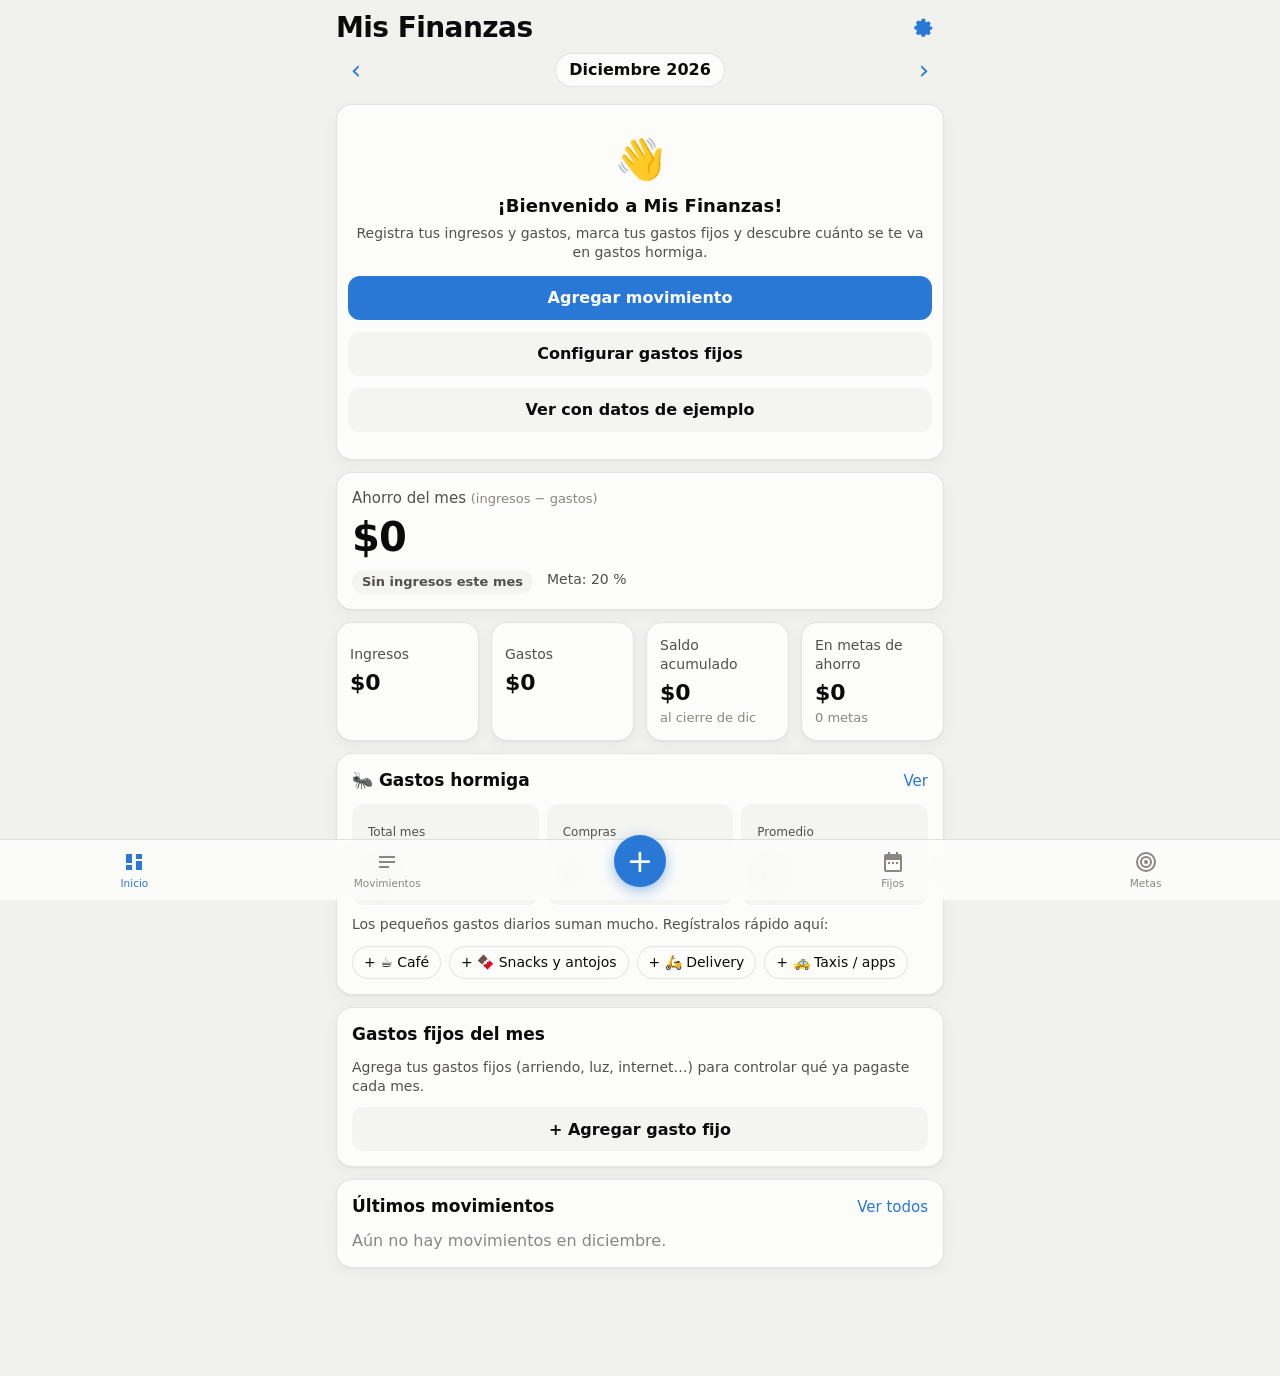
==== index.html @ af5f7d06 "Crear app de finanzas personales para iPhone (PWA) Dashboard con ahorro del mes, tasa de ahorro, dis" ====
<!DOCTYPE html>
<html lang="es">
<head>
  <meta charset="utf-8">
  <meta name="viewport" content="width=device-width, initial-scale=1, viewport-fit=cover">
  <title>Mis Finanzas</title>
  <meta name="description" content="Finanzas personales: ingresos, gastos, gastos fijos, gastos hormiga y metas de ahorro.">
  <meta name="theme-color" content="#f1f1ee" media="(prefers-color-scheme: light)">
  <meta name="theme-color" content="#0d0d0d" media="(prefers-color-scheme: dark)">
  <meta name="apple-mobile-web-app-capable" content="yes">
  <meta name="mobile-web-app-capable" content="yes">
  <meta name="apple-mobile-web-app-status-bar-style" content="default">
  <meta name="apple-mobile-web-app-title" content="Finanzas">
  <meta name="format-detection" content="telephone=no">
  <link rel="manifest" href="manifest.webmanifest">
  <link rel="icon" href="icons/icon-192.png" type="image/png">
  <link rel="apple-touch-icon" href="icons/apple-touch-icon.png">
  <link rel="stylesheet" href="css/styles.css">
</head>
<body>
  <header class="topbar">
    <div class="topbar-row">
      <h1 id="title">Inicio</h1>
      <button class="icon-btn" data-action="go" data-tab="ajustes" aria-label="Ajustes">
        <svg viewBox="0 0 24 24" width="22" height="22" aria-hidden="true"><path fill="currentColor" d="M12 8.5a3.5 3.5 0 1 0 0 7 3.5 3.5 0 0 0 0-7Zm0 5.5a2 2 0 1 1 0-4 2 2 0 0 1 0 4Zm8.4-3.2-1.6-.3a7 7 0 0 0-.6-1.5l.9-1.4a.8.8 0 0 0-.1-1l-1.6-1.6a.8.8 0 0 0-1-.1l-1.4.9a7 7 0 0 0-1.5-.6l-.3-1.6A.8.8 0 0 0 12.4 2h-2.3a.8.8 0 0 0-.8.6l-.3 1.6a7 7 0 0 0-1.5.6l-1.4-.9a.8.8 0 0 0-1 .1L3.5 5.6a.8.8 0 0 0-.1 1l.9 1.4a7 7 0 0 0-.6 1.5l-1.6.3a.8.8 0 0 0-.6.8v2.3c0 .4.3.7.6.8l1.6.3c.1.5.3 1 .6 1.5l-.9 1.4a.8.8 0 0 0 .1 1l1.6 1.6c.3.3.7.3 1 .1l1.4-.9c.5.3 1 .5 1.5.6l.3 1.6c.1.4.4.6.8.6h2.3c.4 0 .7-.3.8-.6l.3-1.6c.5-.1 1-.3 1.5-.6l1.4.9c.3.2.7.2 1-.1l1.6-1.6c.3-.3.3-.7.1-1l-.9-1.4c.3-.5.5-1 .6-1.5l1.6-.3c.4-.1.6-.4.6-.8v-2.3a.8.8 0 0 0-.6-.8Z"/></svg>
      </button>
    </div>
    <div class="month-nav" id="monthNav">
      <button class="icon-btn" data-action="month" data-delta="-1" aria-label="Mes anterior">‹</button>
      <button class="month-label" id="monthLabel" data-action="month-today"></button>
      <button class="icon-btn" data-action="month" data-delta="1" aria-label="Mes siguiente">›</button>
    </div>
  </header>

  <main id="view" tabindex="-1"></main>

  <nav class="tabbar" aria-label="Secciones">
    <button data-action="go" data-tab="inicio" class="tab">
      <svg viewBox="0 0 24 24" aria-hidden="true"><path d="M4 13h6V4H4v9Zm0 7h6v-5H4v5Zm10 0h6v-9h-6v9Zm0-16v5h6V4h-6Z"/></svg>
      <span>Inicio</span>
    </button>
    <button data-action="go" data-tab="movimientos" class="tab">
      <svg viewBox="0 0 24 24" aria-hidden="true"><path d="M4 6h16v2H4V6Zm0 5h16v2H4v-2Zm0 5h10v2H4v-2Z"/></svg>
      <span>Movimientos</span>
    </button>
    <button data-action="add" class="tab tab-add" aria-label="Agregar movimiento">
      <span class="plus">+</span>
    </button>
    <button data-action="go" data-tab="fijos" class="tab">
      <svg viewBox="0 0 24 24" aria-hidden="true"><path d="M7 2v2H5a2 2 0 0 0-2 2v14c0 1.1.9 2 2 2h14a2 2 0 0 0 2-2V6a2 2 0 0 0-2-2h-2V2h-2v2H9V2H7Zm-2 8h14v10H5V10Zm2 2v2h2v-2H7Zm4 0v2h2v-2h-2Zm4 0v2h2v-2h-2Z"/></svg>
      <span>Fijos</span>
    </button>
    <button data-action="go" data-tab="metas" class="tab">
      <svg viewBox="0 0 24 24" aria-hidden="true"><path d="M12 2a10 10 0 1 0 10 10A10 10 0 0 0 12 2Zm0 18a8 8 0 1 1 8-8 8 8 0 0 1-8 8Zm0-14a6 6 0 1 0 6 6 6 6 0 0 0-6-6Zm0 10a4 4 0 1 1 4-4 4 4 0 0 1-4 4Zm0-6a2 2 0 1 0 2 2 2 2 0 0 0-2-2Z"/></svg>
      <span>Metas</span>
    </button>
  </nav>

  <div class="sheet-backdrop" id="backdrop" data-action="close-sheet" hidden></div>
  <section class="sheet" id="sheet" role="dialog" aria-modal="true" hidden></section>
  <div class="toast" id="toast" role="status" aria-live="polite" hidden></div>
  <input type="file" id="importFile" accept="application/json,.json" hidden>

  <script src="js/app.js"></script>
</body>
</html>
---- css/styles.css ----
/* ===== Tokens ===== */
:root {
  color-scheme: light;
  --page: #f1f1ee;
  --card: #fcfcfb;
  --card-2: #f4f4f1;
  --ink-1: #0b0b0b;
  --ink-2: #52514e;
  --ink-3: #898781;
  --hair: #e1e0d9;
  --axis: #c3c2b7;
  --border: rgba(11, 11, 11, 0.10);
  --accent: #2a78d6;
  --accent-ink: #1c5cab;
  --accent-wash: #cde2fb;
  --pos-ink: #006300;
  --neg-ink: #b42323;
  /* Series */
  --s-fijo: #2a78d6;
  --s-variable: #eb6834;
  --s-hormiga: #1baf7a;
  --s-ingreso: #008300;
  --s-gasto: #6250d6;
  --s-bar: #2a78d6;
  --s-track: #e6eefa;
  /* Status */
  --good: #0ca30c;
  --warning: #fab219;
  --critical: #d03b3b;
  --radius: 16px;
  --shadow: 0 1px 2px rgba(0,0,0,.04), 0 4px 16px rgba(0,0,0,.04);
  --font: system-ui, -apple-system, "SF Pro Text", "Segoe UI", Roboto, sans-serif;
}

@media (prefers-color-scheme: dark) {
  :root:where(:not([data-theme="light"])) {
    color-scheme: dark;
    --page: #0d0d0d;
    --card: #1a1a19;
    --card-2: #242423;
    --ink-1: #f0efec;
    --ink-2: #c3c2b7;
    --ink-3: #898781;
    --hair: #2c2c2a;
    --axis: #383835;
    --border: rgba(255, 255, 255, 0.10);
    --accent: #3987e5;
    --accent-ink: #86b6ef;
    --accent-wash: #1d3557;
    --pos-ink: #0ca30c;
    --neg-ink: #e66767;
    --s-fijo: #3987e5;
    --s-variable: #d95926;
    --s-hormiga: #199e70;
    --s-ingreso: #008300;
    --s-gasto: #9085e9;
    --s-bar: #3987e5;
    --s-track: #1f2a3a;
    --shadow: none;
  }
}
:root[data-theme="dark"] {
  color-scheme: dark;
  --page: #0d0d0d;
  --card: #1a1a19;
  --card-2: #242423;
  --ink-1: #f0efec;
  --ink-2: #c3c2b7;
  --ink-3: #898781;
  --hair: #2c2c2a;
  --axis: #383835;
  --border: rgba(255, 255, 255, 0.10);
  --accent: #3987e5;
  --accent-ink: #86b6ef;
  --accent-wash: #1d3557;
  --pos-ink: #0ca30c;
  --neg-ink: #e66767;
  --s-fijo: #3987e5;
  --s-variable: #d95926;
  --s-hormiga: #199e70;
  --s-ingreso: #008300;
  --s-gasto: #9085e9;
  --s-bar: #3987e5;
  --s-track: #1f2a3a;
  --shadow: none;
}

/* ===== Base ===== */
* { box-sizing: border-box; }
html, body { margin: 0; padding: 0; }
html { -webkit-text-size-adjust: 100%; }
body {
  font-family: var(--font);
  background: var(--page);
  color: var(--ink-1);
  font-size: 16px;
  line-height: 1.35;
  -webkit-font-smoothing: antialiased;
  -webkit-tap-highlight-color: transparent;
  overscroll-behavior-y: none;
  min-height: 100vh;
}
button { font: inherit; color: inherit; background: none; border: 0; padding: 0; cursor: pointer; }
input, select, textarea { font: inherit; color: inherit; }
h1, h2, h3, p { margin: 0; }
[hidden] { display: none !important; }

/* ===== Top bar ===== */
.topbar {
  position: sticky; top: 0; z-index: 20;
  background: color-mix(in srgb, var(--page) 88%, transparent);
  -webkit-backdrop-filter: saturate(180%) blur(16px);
  backdrop-filter: saturate(180%) blur(16px);
  padding: calc(env(safe-area-inset-top) + 8px) 16px 6px;
}
.topbar-row { display: flex; align-items: center; justify-content: space-between; min-height: 40px; }
.topbar h1 { font-size: 28px; font-weight: 700; letter-spacing: -0.02em; }
.icon-btn {
  width: 40px; height: 40px; border-radius: 20px;
  display: inline-grid; place-items: center;
  font-size: 26px; line-height: 1; color: var(--accent);
}
.icon-btn:active { background: var(--card-2); }
.month-nav { display: flex; align-items: center; justify-content: space-between; margin-top: 2px; }
.month-label {
  font-weight: 600; font-size: 16px; padding: 6px 14px; border-radius: 999px;
  background: var(--card); box-shadow: inset 0 0 0 1px var(--border);
  text-transform: capitalize;
}

/* ===== Main ===== */
main {
  padding: 8px 16px calc(env(safe-area-inset-bottom) + 96px);
  max-width: 640px; margin: 0 auto;
  outline: none;
}
.topbar-row, .month-nav { max-width: 608px; margin-left: auto; margin-right: auto; }

.card {
  background: var(--card);
  border-radius: var(--radius);
  box-shadow: var(--shadow), inset 0 0 0 1px var(--border);
  padding: 16px;
  margin-bottom: 12px;
}
.card-head { display: flex; align-items: baseline; justify-content: space-between; gap: 8px; margin-bottom: 12px; }
.card-head h2 { font-size: 17px; font-weight: 650; }
.card-head .link { color: var(--accent); font-size: 15px; font-weight: 500; }
.section-title { font-size: 13px; text-transform: uppercase; letter-spacing: .04em; color: var(--ink-3); margin: 18px 4px 8px; font-weight: 600; }
.muted { color: var(--ink-3); }
.sub { color: var(--ink-2); font-size: 14px; }
.small { font-size: 13px; }
.num { font-variant-numeric: tabular-nums; }
.pos { color: var(--pos-ink); }
.neg { color: var(--neg-ink); }
.row { display: flex; align-items: center; gap: 10px; }
.spacer { flex: 1; }

/* ===== Hero ===== */
.hero .label { color: var(--ink-2); font-size: 15px; }
.hero .value { font-size: 40px; font-weight: 700; letter-spacing: -0.02em; margin: 2px 0 6px; overflow-wrap: anywhere; }
.hero .meta { display: flex; flex-wrap: wrap; gap: 6px 14px; color: var(--ink-2); font-size: 14px; }
.pill {
  display: inline-flex; align-items: center; gap: 6px;
  padding: 3px 10px; border-radius: 999px; font-size: 13px; font-weight: 600;
  background: var(--card-2); color: var(--ink-2);
}
.pill .dot { width: 8px; height: 8px; border-radius: 4px; }

.tiles { display: grid; grid-template-columns: repeat(2, 1fr); gap: 12px; margin-bottom: 12px; }
.tile { margin: 0; padding: 14px; }
.tile .label { color: var(--ink-2); font-size: 14px; display: flex; align-items: center; gap: 6px; }
.tile .value { font-size: 22px; font-weight: 650; margin-top: 4px; overflow-wrap: anywhere; }
.tile .delta { font-size: 13px; margin-top: 2px; color: var(--ink-3); }

/* ===== Segmented bar (fijo / variable / hormiga) ===== */
.segbar { display: flex; gap: 2px; height: 14px; border-radius: 4px; overflow: hidden; background: var(--card-2); }
.segbar span { display: block; height: 100%; min-width: 3px; }
.legend { list-style: none; padding: 0; margin: 12px 0 0; display: grid; gap: 8px; }
.legend li { display: flex; align-items: center; gap: 10px; font-size: 15px; }
.legend .sw { width: 12px; height: 12px; border-radius: 3px; flex: none; }
.legend .name { flex: 1; color: var(--ink-1); }
.legend .val { font-weight: 600; }
.legend .pct { color: var(--ink-3); width: 44px; text-align: right; font-size: 13px; }

/* ===== Meters ===== */
.meter { height: 8px; border-radius: 4px; background: var(--s-track); overflow: hidden; }
.meter > span { display: block; height: 100%; border-radius: 0 4px 4px 0; background: var(--accent); }
.meter.good > span { background: var(--good); }
.meter.warning > span { background: var(--warning); }
.meter.critical > span { background: var(--critical); }
.status { font-size: 12px; font-weight: 600; display: inline-flex; gap: 4px; align-items: center; color: var(--ink-2); }

/* ===== Category bars ===== */
.cbars { display: grid; gap: 12px; }
.cbar { display: grid; gap: 6px; width: 100%; text-align: left; }
.cbar .top { display: flex; align-items: center; gap: 8px; font-size: 15px; }
.cbar .top .name { flex: 1; min-width: 0; white-space: nowrap; overflow: hidden; text-overflow: ellipsis; }
.cbar .track { height: 10px; }
.cbar .fill { height: 10px; background: var(--s-bar); border-radius: 0 4px 4px 0; min-width: 3px; }

/* ===== Column chart ===== */
.chart-readout { display: flex; flex-wrap: wrap; gap: 4px 14px; font-size: 14px; color: var(--ink-2); min-height: 40px; margin-bottom: 6px; }
.chart-readout strong { color: var(--ink-1); text-transform: capitalize; width: 100%; font-weight: 600; }
.chart-readout .k { display: inline-flex; align-items: center; gap: 6px; }
.chart-readout .sw { width: 10px; height: 10px; border-radius: 3px; display: inline-block; }
svg.chart { width: 100%; height: auto; display: block; overflow: visible; }
svg.chart .grid { stroke: var(--hair); stroke-width: 1; }
svg.chart .base { stroke: var(--axis); stroke-width: 1; }
svg.chart text { fill: var(--ink-3); font-size: 11px; font-family: var(--font); }
svg.chart text.sel { fill: var(--ink-1); font-weight: 600; }
svg.chart .hit { fill: transparent; cursor: pointer; }
svg.chart .hit.sel { fill: var(--card-2); }
.chart-legend { display: flex; gap: 16px; font-size: 13px; color: var(--ink-2); margin-top: 8px; }
.chart-legend span { display: inline-flex; align-items: center; gap: 6px; }
.chart-legend i { width: 10px; height: 10px; border-radius: 3px; display: inline-block; }
table.data { width: 100%; border-collapse: collapse; font-size: 14px; margin-top: 10px; }
table.data th, table.data td { padding: 6px 4px; text-align: right; border-bottom: 1px solid var(--hair); font-variant-numeric: tabular-nums; }
table.data th:first-child, table.data td:first-child { text-align: left; text-transform: capitalize; }
table.data th { color: var(--ink-3); font-weight: 600; font-size: 12px; }

/* ===== Lists ===== */
.list { list-style: none; margin: 0; padding: 0; }
.item {
  display: flex; align-items: center; gap: 12px; padding: 10px 0;
  border-bottom: 1px solid var(--hair); width: 100%; text-align: left;
}
.list > li:last-child .item, .list > .item:last-child { border-bottom: 0; }
.emoji {
  width: 40px; height: 40px; flex: none; border-radius: 12px; background: var(--card-2);
  display: grid; place-items: center; font-size: 20px;
}
.item .main { flex: 1; min-width: 0; }
.t1 { font-size: 16px; }
.t2 { font-size: 13px; color: var(--ink-3); }
.item .t1 { font-size: 16px; white-space: nowrap; overflow: hidden; text-overflow: ellipsis; }
.item .t2 { font-size: 13px; color: var(--ink-3); white-space: nowrap; overflow: hidden; text-overflow: ellipsis; }
.item .amt { font-weight: 600; font-variant-numeric: tabular-nums; white-space: nowrap; }
.tag {
  font-size: 11px; font-weight: 600; padding: 1px 7px; border-radius: 999px;
  background: var(--card-2); color: var(--ink-2); margin-left: 4px; vertical-align: 1px;
}
.tag::before { content: ""; display: inline-block; width: 6px; height: 6px; border-radius: 3px; margin-right: 4px; vertical-align: 1px; background: currentColor; }
.tag.fijo::before { background: var(--s-fijo); }
.tag.variable::before { background: var(--s-variable); }
.tag.hormiga::before { background: var(--s-hormiga); }
.day-head { display: flex; justify-content: space-between; font-size: 13px; color: var(--ink-3); margin: 16px 4px 6px; font-weight: 600; text-transform: capitalize; }

/* ===== Buttons ===== */
.btn {
  display: inline-flex; align-items: center; justify-content: center; gap: 6px;
  min-height: 44px; padding: 0 16px; border-radius: 12px;
  background: var(--card-2); color: var(--ink-1); font-weight: 600; font-size: 16px;
}
.btn.primary { background: var(--accent); color: #fff; }
.btn.danger { color: var(--neg-ink); }
.btn.block { width: 100%; }
.btn.sm { min-height: 34px; padding: 0 12px; font-size: 14px; border-radius: 10px; }
.btn:active { opacity: .7; }
.btn-row { display: flex; gap: 10px; margin-top: 12px; }
.btn-row .btn { flex: 1; }
.check {
  min-width: 84px; min-height: 34px; padding: 0 10px; border-radius: 999px; font-size: 14px; font-weight: 600;
  background: var(--card-2); color: var(--ink-2); white-space: nowrap;
}
.check.on { background: color-mix(in srgb, var(--good) 18%, transparent); color: var(--pos-ink); }

/* ===== Segmented control & chips ===== */
.seg { display: flex; background: var(--card-2); border-radius: 10px; padding: 2px; gap: 2px; }
.seg button { flex: 1; min-height: 34px; border-radius: 8px; font-size: 14px; font-weight: 600; color: var(--ink-2); white-space: nowrap; padding: 0 6px; }
.seg button.on { background: var(--card); color: var(--ink-1); box-shadow: 0 1px 3px rgba(0,0,0,.12); }
.chips { display: flex; gap: 8px; overflow-x: auto; padding-bottom: 2px; scrollbar-width: none; }
.chips::-webkit-scrollbar { display: none; }
.chip {
  flex: none; padding: 7px 12px; border-radius: 999px; font-size: 14px; font-weight: 500;
  background: var(--card); box-shadow: inset 0 0 0 1px var(--border); white-space: nowrap;
}
.chip.on { background: var(--accent); color: #fff; box-shadow: none; }
.cat-grid { display: grid; grid-template-columns: repeat(4, 1fr); gap: 6px; }
.cat-opt {
  display: grid; justify-items: center; align-content: start; gap: 2px; padding: 8px 2px; border-radius: 12px;
  background: var(--card-2); font-size: 11px; text-align: center; line-height: 1.15; min-height: 62px;
  overflow-wrap: anywhere;
}
.cat-opt .e { font-size: 20px; }
.cat-opt.on { background: var(--accent-wash); box-shadow: inset 0 0 0 2px var(--accent); }

/* ===== Forms ===== */
.field { display: grid; gap: 6px; margin-bottom: 14px; }
.field > label, .field > .lbl { font-size: 13px; color: var(--ink-2); font-weight: 600; }
.input, .select {
  width: 100%; min-height: 46px; padding: 10px 12px; border-radius: 12px;
  border: 1px solid var(--hair); background: var(--card-2); font-size: 16px;
  -webkit-appearance: none; appearance: none;
}
.input:focus, .select:focus { outline: 2px solid var(--accent); outline-offset: -1px; }
.input.amount { font-size: 34px; font-weight: 700; text-align: center; min-height: 64px; }
.field-row { display: grid; grid-template-columns: 1fr 1fr; gap: 10px; }
.switch-row { display: flex; align-items: center; justify-content: space-between; gap: 12px; padding: 6px 0; }
.switch { position: relative; width: 51px; height: 31px; flex: none; }
.switch input { position: absolute; inset: 0; opacity: 0; margin: 0; }
.switch span { position: absolute; inset: 0; border-radius: 16px; background: var(--axis); transition: background .2s; pointer-events: none; }
.switch span::after { content: ""; position: absolute; top: 2px; left: 2px; width: 27px; height: 27px; border-radius: 50%; background: #fff; box-shadow: 0 2px 4px rgba(0,0,0,.2); transition: transform .2s; }
.switch input:checked + span { background: var(--good); }
.switch input:checked + span::after { transform: translateX(20px); }
.emoji-input { width: 64px; text-align: center; font-size: 22px; }

/* ===== Sheet ===== */
.sheet-backdrop { position: fixed; inset: 0; background: rgba(0,0,0,.35); z-index: 40; animation: fade .2s; }
.sheet {
  position: fixed; left: 0; right: 0; bottom: 0; z-index: 50;
  max-height: 92vh; max-height: 92dvh; overflow-y: auto; -webkit-overflow-scrolling: touch;
  background: var(--card); border-radius: 20px 20px 0 0;
  padding: 8px 16px calc(env(safe-area-inset-bottom) + 16px);
  max-width: 640px; margin: 0 auto;
  animation: up .25s cubic-bezier(.2,.8,.2,1);
  overscroll-behavior: contain;
}
.sheet .grabber { width: 36px; height: 5px; border-radius: 3px; background: var(--axis); margin: 0 auto 8px; }
.sheet-head { display: flex; align-items: center; justify-content: space-between; margin-bottom: 14px; position: sticky; top: -8px; background: var(--card); padding: 6px 0; z-index: 1; }
.sheet-head h2 { font-size: 18px; font-weight: 650; }
.sheet-head .link { color: var(--accent); font-size: 16px; font-weight: 500; min-height: 36px; padding: 0 4px; }
.sheet-head .link.strong { font-weight: 700; }
@keyframes up { from { transform: translateY(100%); } to { transform: none; } }
@keyframes fade { from { opacity: 0; } to { opacity: 1; } }

/* ===== Tab bar ===== */
.tabbar {
  position: fixed; left: 0; right: 0; bottom: 0; z-index: 30;
  display: grid; grid-template-columns: repeat(5, 1fr); align-items: end;
  padding: 6px 8px calc(env(safe-area-inset-bottom) + 6px);
  background: color-mix(in srgb, var(--card) 90%, transparent);
  -webkit-backdrop-filter: saturate(180%) blur(16px);
  backdrop-filter: saturate(180%) blur(16px);
  border-top: 1px solid var(--hair);
}
.tab { display: grid; justify-items: center; gap: 2px; font-size: 10.5px; font-weight: 500; color: var(--ink-3); padding: 4px 0; }
.tab svg { width: 24px; height: 24px; fill: currentColor; }
.tab.on { color: var(--accent); }
.tab-add { align-self: center; }
.tab-add .plus {
  width: 52px; height: 52px; border-radius: 26px; background: var(--accent); color: #fff;
  display: grid; place-items: center; font-size: 32px; font-weight: 300; line-height: 1;
  box-shadow: 0 4px 14px color-mix(in srgb, var(--accent) 45%, transparent);
  margin-top: -18px;
}

/* ===== Toast ===== */
.toast {
  position: fixed; left: 16px; right: 16px; margin: 0 auto; width: fit-content; z-index: 60;
  bottom: calc(env(safe-area-inset-bottom) + 84px);
  background: var(--ink-1); color: var(--page); padding: 10px 16px; border-radius: 12px;
  font-size: 15px; font-weight: 500; max-width: 520px; display: flex; gap: 14px; align-items: center;
  animation: fade .2s;
}
.toast button { color: var(--accent-wash); font-weight: 700; }

/* ===== Misc ===== */
.empty { text-align: center; padding: 28px 12px; color: var(--ink-3); }
.empty .big { font-size: 40px; margin-bottom: 8px; }
.insights { list-style: none; margin: 0; padding: 0; display: grid; gap: 10px; }
.insights li { display: flex; gap: 10px; font-size: 15px; color: var(--ink-1); }
.insights li .i { flex: none; width: 22px; text-align: center; }
.kv { display: grid; grid-template-columns: repeat(3, minmax(0, 1fr)); gap: 8px; margin-top: 4px; }
.kv div { background: var(--card-2); border-radius: 12px; padding: 10px 8px; min-width: 0; }
.kv .k { font-size: 12px; color: var(--ink-2); }
.kv .v { font-size: clamp(12px, 3.7vw, 17px); font-weight: 650; margin-top: 2px; white-space: nowrap; }
.quick { display: flex; gap: 8px; flex-wrap: wrap; margin-top: 12px; }
.search { margin-bottom: 10px; }
.goal { display: block; width: 100%; text-align: left; }
.goal .meter { height: 10px; margin: 10px 0 6px; }
.goal .meter > span { background: var(--accent); }
.goal + .goal { border-top: 1px solid var(--hair); padding-top: 14px; margin-top: 14px; }
.settings-list .item { min-height: 50px; }
.chev { color: var(--ink-3); font-size: 20px; }
.note { font-size: 13px; color: var(--ink-3); margin-top: 8px; line-height: 1.4; }
ol.steps { margin: 6px 0 0; padding-left: 20px; color: var(--ink-2); font-size: 15px; line-height: 1.6; }

@media (min-width: 560px) {
  .tiles { grid-template-columns: repeat(4, 1fr); }
}
@media (prefers-reduced-motion: reduce) {
  * { animation: none !important; transition: none !important; }
}
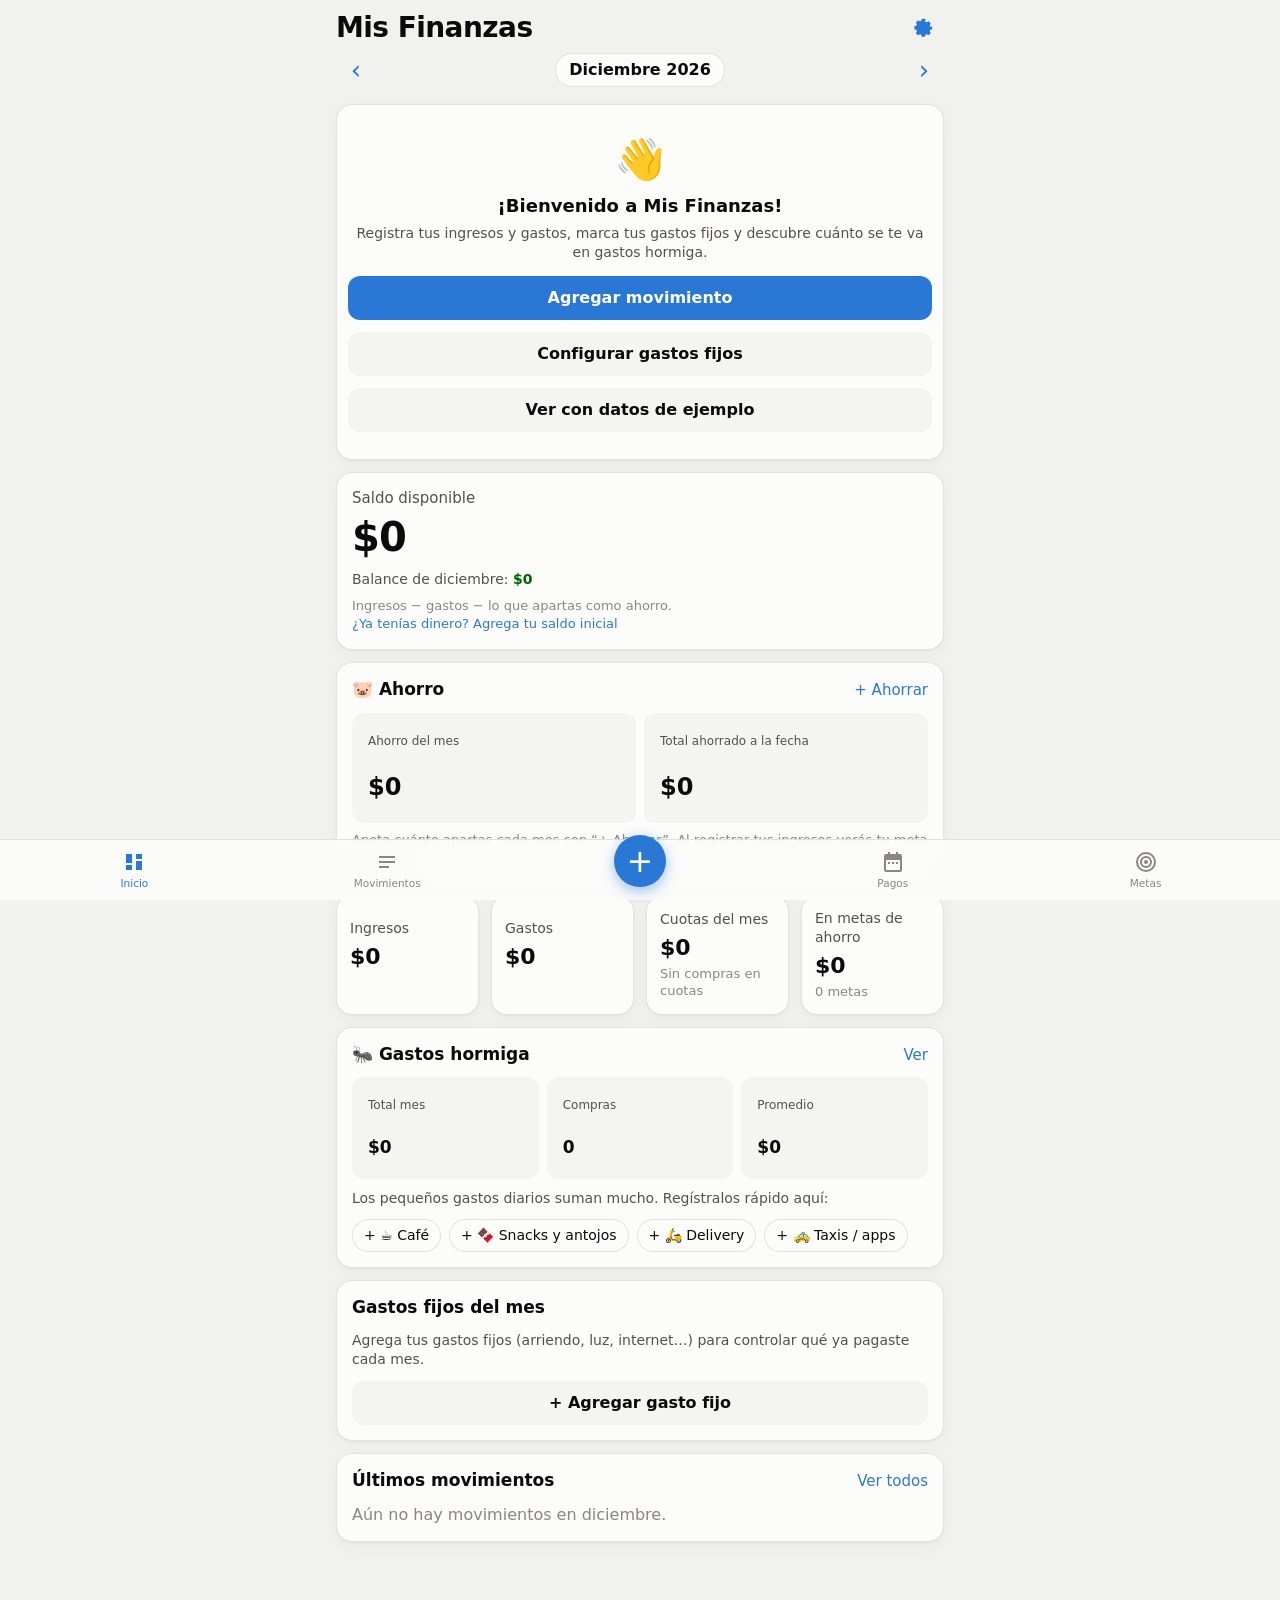
==== commit bca49c0b: "Saldo primero, ahorro editable y compras en cuotas - Inicio: el saldo disponible va primero (saldo i" ====
--- a/index.html
+++ b/index.html
@@ -21,6 +21,8 @@
   <header class="topbar">
     <div class="topbar-row">
       <h1 id="title">Inicio</h1>
+      <span class="spacer"></span>
+      <button class="icon-btn cloud-btn" id="cloudBtn" data-action="cloud-goto" aria-label="Copia en Google Drive" hidden></button>
       <button class="icon-btn" data-action="go" data-tab="ajustes" aria-label="Ajustes">
         <svg viewBox="0 0 24 24" width="22" height="22" aria-hidden="true"><path fill="currentColor" d="M12 8.5a3.5 3.5 0 1 0 0 7 3.5 3.5 0 0 0 0-7Zm0 5.5a2 2 0 1 1 0-4 2 2 0 0 1 0 4Zm8.4-3.2-1.6-.3a7 7 0 0 0-.6-1.5l.9-1.4a.8.8 0 0 0-.1-1l-1.6-1.6a.8.8 0 0 0-1-.1l-1.4.9a7 7 0 0 0-1.5-.6l-.3-1.6A.8.8 0 0 0 12.4 2h-2.3a.8.8 0 0 0-.8.6l-.3 1.6a7 7 0 0 0-1.5.6l-1.4-.9a.8.8 0 0 0-1 .1L3.5 5.6a.8.8 0 0 0-.1 1l.9 1.4a7 7 0 0 0-.6 1.5l-1.6.3a.8.8 0 0 0-.6.8v2.3c0 .4.3.7.6.8l1.6.3c.1.5.3 1 .6 1.5l-.9 1.4a.8.8 0 0 0 .1 1l1.6 1.6c.3.3.7.3 1 .1l1.4-.9c.5.3 1 .5 1.5.6l.3 1.6c.1.4.4.6.8.6h2.3c.4 0 .7-.3.8-.6l.3-1.6c.5-.1 1-.3 1.5-.6l1.4.9c.3.2.7.2 1-.1l1.6-1.6c.3-.3.3-.7.1-1l-.9-1.4c.3-.5.5-1 .6-1.5l1.6-.3c.4-.1.6-.4.6-.8v-2.3a.8.8 0 0 0-.6-.8Z"/></svg>
       </button>
@@ -48,7 +50,7 @@
     </button>
     <button data-action="go" data-tab="fijos" class="tab">
       <svg viewBox="0 0 24 24" aria-hidden="true"><path d="M7 2v2H5a2 2 0 0 0-2 2v14c0 1.1.9 2 2 2h14a2 2 0 0 0 2-2V6a2 2 0 0 0-2-2h-2V2h-2v2H9V2H7Zm-2 8h14v10H5V10Zm2 2v2h2v-2H7Zm4 0v2h2v-2h-2Zm4 0v2h2v-2h-2Z"/></svg>
-      <span>Fijos</span>
+      <span>Pagos</span>
     </button>
     <button data-action="go" data-tab="metas" class="tab">
       <svg viewBox="0 0 24 24" aria-hidden="true"><path d="M12 2a10 10 0 1 0 10 10A10 10 0 0 0 12 2Zm0 18a8 8 0 1 1 8-8 8 8 0 0 1-8 8Zm0-14a6 6 0 1 0 6 6 6 6 0 0 0-6-6Zm0 10a4 4 0 1 1 4-4 4 4 0 0 1-4 4Zm0-6a2 2 0 1 0 2 2 2 2 0 0 0-2-2Z"/></svg>
--- a/css/styles.css
+++ b/css/styles.css
@@ -382,3 +382,44 @@
 @media (prefers-reduced-motion: reduce) {
   * { animation: none !important; transition: none !important; }
 }
+
+/* ===== Copia en la nube ===== */
+.cloud-btn { position: relative; }
+.cloud-dot {
+  position: absolute; right: 4px; bottom: 6px; width: 16px; height: 16px; border-radius: 8px;
+  display: grid; place-items: center; color: #fff; font-size: 10px; font-weight: 800; line-height: 1;
+  box-shadow: 0 0 0 2px var(--page);
+}
+code { font-family: ui-monospace, Menlo, monospace; background: var(--card-2); padding: 2px 6px; border-radius: 6px; }
+textarea.input { resize: vertical; min-height: 120px; }
+.steps a { color: var(--accent); }
+
+/* ===== Ahorro y compras en cuotas ===== */
+:root { --s-cuota: #eb6834; --s-cuota-track: #e9e8e3; }
+@media (prefers-color-scheme: dark) {
+  :root:where(:not([data-theme="light"])) { --s-cuota: #d95926; --s-cuota-track: #2c2c2a; }
+}
+:root[data-theme="dark"] { --s-cuota: #d95926; --s-cuota-track: #2c2c2a; }
+
+.kv.lg .v { font-size: clamp(17px, 5.4vw, 24px); }
+.link.inline { color: var(--accent); font-size: inherit; font-weight: 500; padding: 0; text-align: left; }
+.tag.sav::before { background: var(--accent); }
+.tag.cuota::before { background: var(--s-cuota); }
+.amt.sav { color: var(--accent-ink); }
+
+.credit { border: 1px solid var(--hair); border-radius: 16px; padding: 14px; background: var(--card); }
+.credit + .credit { margin-top: 12px; }
+.credit-main { display: block; width: 100%; text-align: left; }
+.credit-top { display: flex; align-items: center; gap: 10px; flex-wrap: wrap; }
+.credit-name { font-weight: 700; font-size: 18px; letter-spacing: -0.01em; }
+.badge {
+  font-size: 13px; font-weight: 600; padding: 3px 10px; border-radius: 999px;
+  background: var(--card-2); color: var(--ink-2); white-space: nowrap; max-width: 100%; overflow: hidden; text-overflow: ellipsis;
+}
+.cuotas { display: flex; height: 22px; margin: 12px 0 10px; }
+.cuotas span { flex: 1; min-width: 2px; border-radius: 4px; background: var(--s-cuota-track); }
+.cuotas span.on { background: var(--s-cuota); }
+.meter.cuota { background: var(--s-cuota-track); height: 14px; }
+.meter.cuota > span { background: var(--s-cuota); }
+.credit-line { font-size: 16px; }
+.credit-line b { font-weight: 700; }
